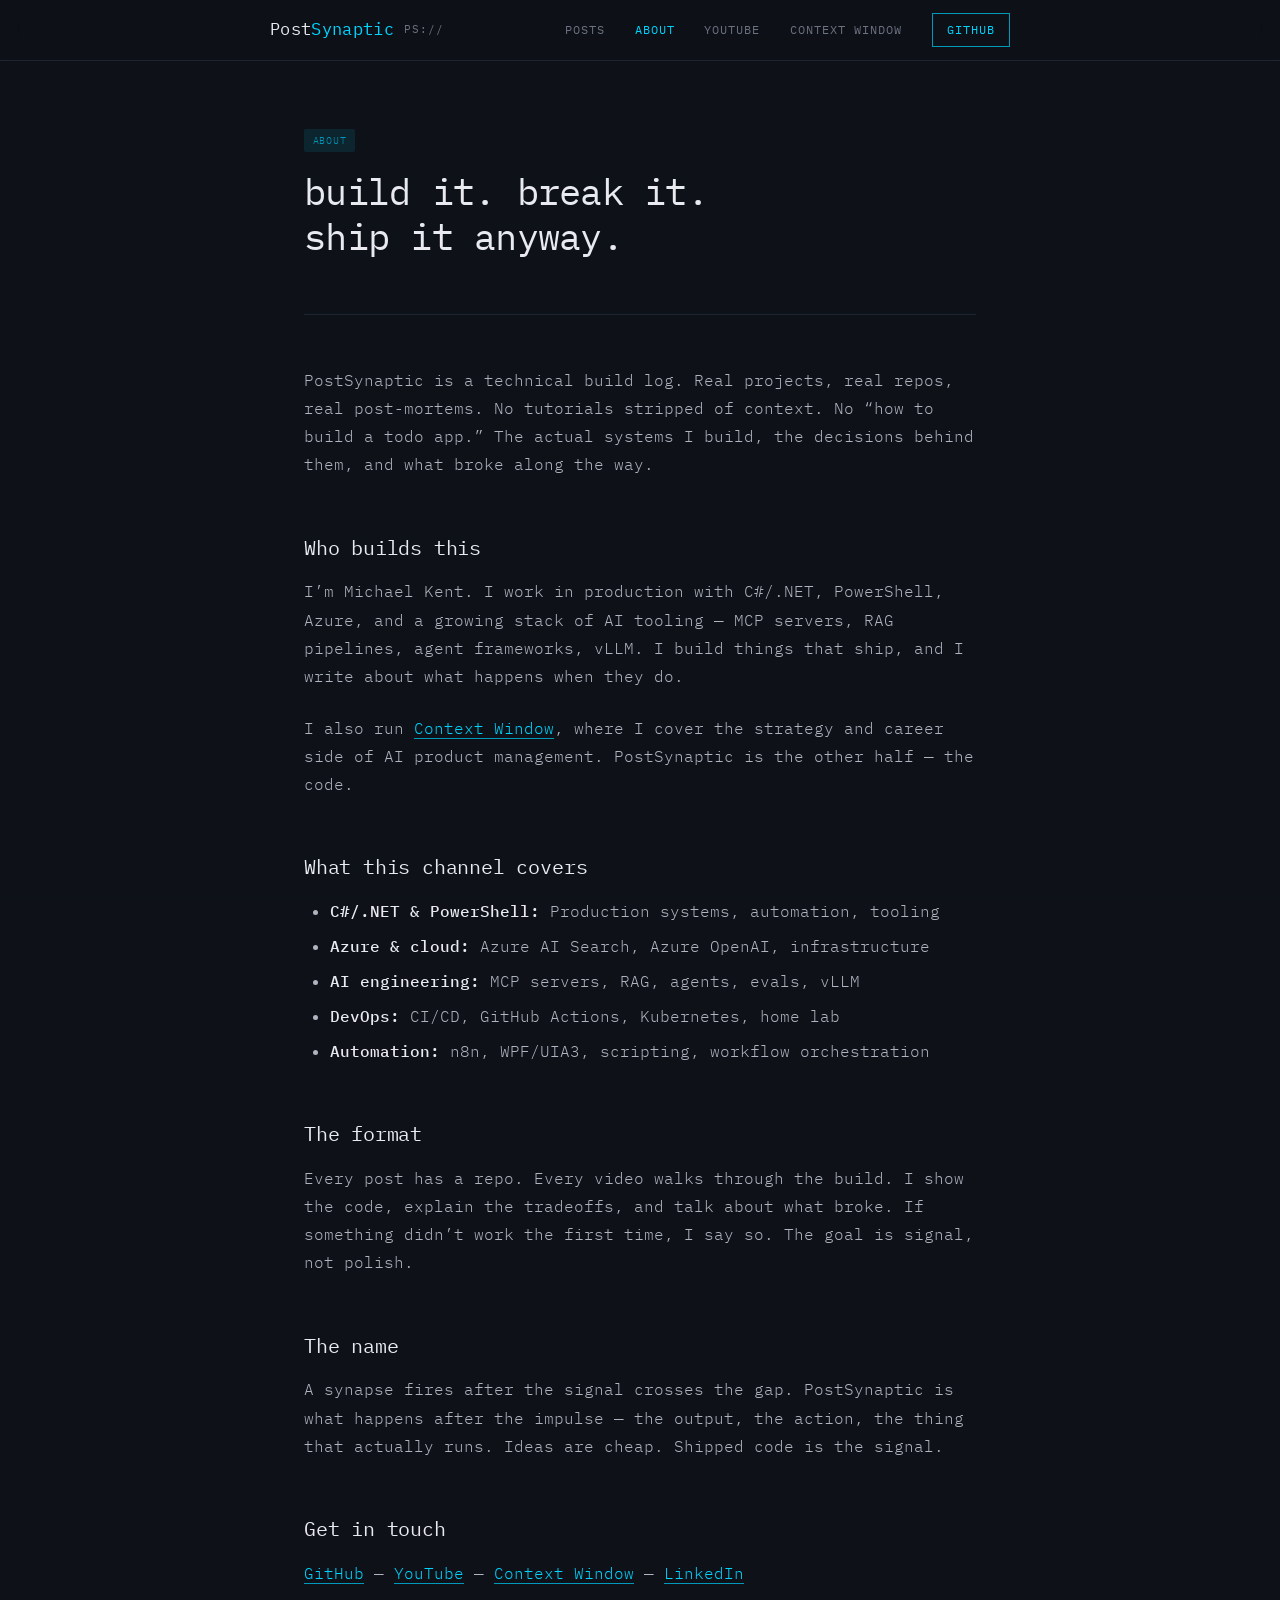
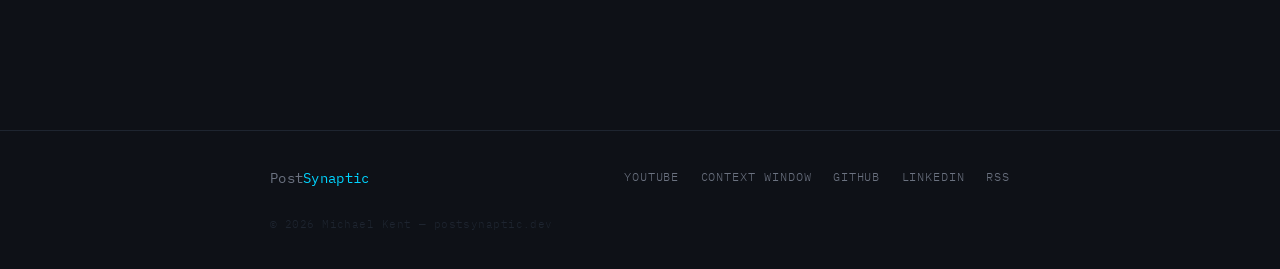
==== about.html @ 6ed9b456 "init: PostSynaptic site — postsynaptic.dev" ====
<!DOCTYPE html>
<html lang="en">
<head>
  <meta charset="UTF-8">
  <meta name="viewport" content="width=device-width, initial-scale=1.0">
  <title>About — PostSynaptic</title>
  <meta name="description" content="PostSynaptic is a technical build log by Michael Kent. Real projects, repos, and post-mortems.">
  <meta name="author" content="Michael Kent">
  <link rel="canonical" href="https://postsynaptic.dev/about.html">
  <link rel="alternate" type="application/rss+xml" title="PostSynaptic" href="/feed.xml">
  <link rel="stylesheet" href="css/style.css">
</head>
<body>

  <header class="site-header">
    <div class="site-header-inner">
      <a href="/" class="site-logo">
        Post<span class="accent">Synaptic</span>
        <span class="shortcode">PS://</span>
      </a>
      <nav class="site-nav">
        <a href="/">Posts</a>
        <a href="/about.html" class="active">About</a>
        <a href="https://youtube.com/@postsynaptic" target="_blank" rel="noopener">YouTube</a>
        <a href="https://contextwindow.dev" target="_blank" rel="noopener">Context Window</a>
        <a href="https://github.com/stereomck" target="_blank" rel="noopener" class="nav-cta">GitHub</a>
      </nav>
    </div>
  </header>

  <main class="page-wrapper">

    <header class="post-header">
      <div class="post-item-tags">
        <span class="post-tag">about</span>
      </div>
      <h1 class="post-title">build it. break it.<br>ship it anyway.</h1>
    </header>

    <div class="post-body">

      <p>PostSynaptic is a technical build log. Real projects, real repos, real post-mortems. No tutorials stripped of context. No &ldquo;how to build a todo app.&rdquo; The actual systems I build, the decisions behind them, and what broke along the way.</p>

      <h2>Who builds this</h2>

      <p>I&rsquo;m Michael Kent. I work in production with C#/.NET, PowerShell, Azure, and a growing stack of AI tooling &mdash; MCP servers, RAG pipelines, agent frameworks, vLLM. I build things that ship, and I write about what happens when they do.</p>

      <p>I also run <a href="https://contextwindow.dev" target="_blank" rel="noopener">Context Window</a>, where I cover the strategy and career side of AI product management. PostSynaptic is the other half &mdash; the code.</p>

      <h2>What this channel covers</h2>

      <ul>
        <li><strong>C#/.NET &amp; PowerShell:</strong> Production systems, automation, tooling</li>
        <li><strong>Azure &amp; cloud:</strong> Azure AI Search, Azure OpenAI, infrastructure</li>
        <li><strong>AI engineering:</strong> MCP servers, RAG, agents, evals, vLLM</li>
        <li><strong>DevOps:</strong> CI/CD, GitHub Actions, Kubernetes, home lab</li>
        <li><strong>Automation:</strong> n8n, WPF/UIA3, scripting, workflow orchestration</li>
      </ul>

      <h2>The format</h2>

      <p>Every post has a repo. Every video walks through the build. I show the code, explain the tradeoffs, and talk about what broke. If something didn&rsquo;t work the first time, I say so. The goal is signal, not polish.</p>

      <h2>The name</h2>

      <p>A synapse fires after the signal crosses the gap. PostSynaptic is what happens after the impulse &mdash; the output, the action, the thing that actually runs. Ideas are cheap. Shipped code is the signal.</p>

      <h2>Get in touch</h2>

      <p>
        <a href="https://github.com/stereomck" target="_blank" rel="noopener">GitHub</a> &mdash;
        <a href="https://youtube.com/@postsynaptic" target="_blank" rel="noopener">YouTube</a> &mdash;
        <a href="https://contextwindow.dev" target="_blank" rel="noopener">Context Window</a> &mdash;
        <a href="https://linkedin.com/in/michael-kent" target="_blank" rel="noopener">LinkedIn</a>
      </p>

    </div>

  </main>

  <footer class="site-footer">
    <div class="site-footer-inner">
      <a href="/" class="footer-logo">Post<span>Synaptic</span></a>
      <div class="footer-links">
        <a href="https://youtube.com/@postsynaptic" target="_blank" rel="noopener">YouTube</a>
        <a href="https://contextwindow.dev" target="_blank" rel="noopener">Context Window</a>
        <a href="https://github.com/stereomck" target="_blank" rel="noopener">GitHub</a>
        <a href="https://linkedin.com/in/michael-kent" target="_blank" rel="noopener">LinkedIn</a>
        <a href="/feed.xml">RSS</a>
      </div>
      <div class="footer-copy">&copy; 2026 Michael Kent &mdash; postsynaptic.dev</div>
    </div>
  </footer>

</body>
</html>
---- css/style.css ----
/* ============================================================
   PostSynaptic — Brand CSS
   PS:// — postsynaptic.dev
   Author: Michael Kent
   ============================================================ */

@import url('https://fonts.googleapis.com/css2?family=IBM+Plex+Mono:ital,wght@0,300;0,400;0,500;0,600;1,300;1,400&display=swap');

/* ── Variables ─────────────────────────────────────────────── */
:root {
  --substrate:       #0E1117;
  --substrate-soft:  #131820;
  --substrate-border:#1E2530;
  --signal:          #00D4FF;
  --signal-dim:      #0099BB;
  --signal-glow:     rgba(0,212,255,0.10);
  --output:          #E8EAF0;
  --output-dim:      #B0B4C0;
  --noise:           #6B7280;
  --latent:          #C0E8F0;

  --font-mono:       'IBM Plex Mono', 'Courier New', monospace;

  --max-width:       740px;
  --col-gap:         2rem;
  --reading-gap:     1.75rem;
}

/* ── Reset ──────────────────────────────────────────────────── */
*, *::before, *::after { box-sizing: border-box; margin: 0; padding: 0; }
html { font-size: 17px; scroll-behavior: smooth; }

body {
  background: var(--substrate);
  color: var(--output);
  font-family: var(--font-mono);
  font-weight: 300;
  line-height: 1.75;
  min-height: 100vh;
  -webkit-font-smoothing: antialiased;
}

/* ── Scanline overlay ──────────────────────────────────────── */
body::before {
  content: '';
  position: fixed;
  inset: 0;
  background-image: repeating-linear-gradient(
    0deg,
    transparent,
    transparent 2px,
    rgba(0,212,255,0.015) 2px,
    rgba(0,212,255,0.015) 4px
  );
  pointer-events: none;
  z-index: 0;
  opacity: 0.5;
}

/* ── Site header ────────────────────────────────────────────── */
.site-header {
  position: sticky;
  top: 0;
  z-index: 100;
  background: rgba(14,17,23,0.92);
  backdrop-filter: blur(12px);
  -webkit-backdrop-filter: blur(12px);
  border-bottom: 1px solid var(--substrate-border);
  padding: 0 2rem;
}

.site-header-inner {
  max-width: var(--max-width);
  margin: 0 auto;
  display: flex;
  align-items: center;
  justify-content: space-between;
  height: 60px;
  gap: 2rem;
}

.site-logo {
  font-family: var(--font-mono);
  font-weight: 400;
  font-size: 1rem;
  color: var(--output);
  text-decoration: none;
  letter-spacing: 0.02em;
  display: flex;
  align-items: baseline;
  gap: 0;
}

.site-logo .accent { color: var(--signal); }

.site-logo .shortcode {
  font-family: var(--font-mono);
  font-size: 0.65rem;
  color: var(--noise);
  letter-spacing: 0.08em;
  margin-left: 0.6rem;
  align-self: center;
}

.site-nav {
  display: flex;
  align-items: center;
  gap: 1.75rem;
}

.site-nav a {
  font-size: 0.72rem;
  font-weight: 400;
  color: var(--noise);
  text-decoration: none;
  letter-spacing: 0.08em;
  text-transform: uppercase;
  transition: color 0.15s;
}

.site-nav a:hover { color: var(--output); }
.site-nav a.active { color: var(--signal); }

.nav-cta {
  font-family: var(--font-mono);
  font-size: 0.68rem !important;
  color: var(--signal) !important;
  border: 1px solid var(--signal-dim);
  padding: 0.35rem 0.85rem;
  letter-spacing: 0.08em !important;
  text-transform: uppercase !important;
  transition: background 0.15s, color 0.15s !important;
}

.nav-cta:hover {
  background: var(--signal-glow) !important;
  color: var(--signal) !important;
}

/* ── Page layout ────────────────────────────────────────────── */
.page-wrapper {
  position: relative;
  z-index: 1;
  max-width: var(--max-width);
  margin: 0 auto;
  padding: 0 2rem 5rem;
}

/* ── Hero ───────────────────────────────────────────────────── */
.hero {
  padding: 5rem 0 4rem;
  border-bottom: 1px solid var(--substrate-border);
  margin-bottom: 3.5rem;
}

.hero-kicker {
  font-family: var(--font-mono);
  font-size: 0.72rem;
  letter-spacing: 0.14em;
  text-transform: uppercase;
  color: var(--signal);
  margin-bottom: 1.25rem;
  display: flex;
  align-items: center;
  gap: 0.6rem;
}

.hero-kicker::before {
  content: '';
  display: inline-block;
  width: 20px;
  height: 1px;
  background: var(--signal);
}

.hero-title {
  font-family: var(--font-mono);
  font-weight: 400;
  font-size: clamp(1.8rem, 4.5vw, 2.6rem);
  line-height: 1.2;
  letter-spacing: -0.02em;
  color: var(--output);
  margin-bottom: 1.25rem;
}

.hero-title em {
  font-style: normal;
  color: var(--signal);
}

.hero-sub {
  font-size: 0.9rem;
  color: var(--noise);
  max-width: 520px;
  line-height: 1.65;
  margin-bottom: 2rem;
}

.hero-meta {
  display: flex;
  align-items: center;
  gap: 1.5rem;
  flex-wrap: wrap;
}

.hero-meta-item {
  font-family: var(--font-mono);
  font-size: 0.68rem;
  color: var(--noise);
  letter-spacing: 0.06em;
  display: flex;
  align-items: center;
  gap: 0.4rem;
}

.hero-meta-item .dot {
  width: 5px;
  height: 5px;
  background: var(--signal);
  border-radius: 50%;
  display: inline-block;
}

/* ── Post list ──────────────────────────────────────────────── */
.post-list-header {
  display: flex;
  align-items: baseline;
  justify-content: space-between;
  margin-bottom: 1.5rem;
}

.post-list-title {
  font-family: var(--font-mono);
  font-size: 0.72rem;
  letter-spacing: 0.14em;
  text-transform: uppercase;
  color: var(--noise);
}

.post-list-count {
  font-family: var(--font-mono);
  font-size: 0.65rem;
  color: var(--substrate-border);
  letter-spacing: 0.06em;
}

.post-list {
  display: flex;
  flex-direction: column;
  gap: 0;
}

.post-item {
  display: grid;
  grid-template-columns: 90px 1fr;
  gap: 1.5rem;
  padding: 1.5rem 0;
  border-bottom: 1px solid var(--substrate-border);
  text-decoration: none;
  color: inherit;
  transition: background 0.15s;
  align-items: start;
}

.post-item:first-child { border-top: 1px solid var(--substrate-border); }
.post-item:hover .post-item-title { color: var(--signal); }

.post-item-date {
  font-family: var(--font-mono);
  font-size: 0.68rem;
  color: var(--noise);
  letter-spacing: 0.04em;
  padding-top: 0.25rem;
  line-height: 1.4;
}

.post-item-date .year {
  display: block;
  color: var(--substrate-border);
  font-size: 0.6rem;
  margin-top: 2px;
}

.post-item-body {}

.post-item-tags {
  display: flex;
  gap: 0.4rem;
  margin-bottom: 0.4rem;
  flex-wrap: wrap;
}

.post-tag {
  font-family: var(--font-mono);
  font-size: 0.6rem;
  letter-spacing: 0.08em;
  text-transform: uppercase;
  color: var(--signal-dim);
  background: var(--signal-glow);
  padding: 0.15rem 0.5rem;
  border-radius: 2px;
}

.post-item-title {
  font-family: var(--font-mono);
  font-weight: 400;
  font-size: 1rem;
  line-height: 1.3;
  color: var(--output);
  letter-spacing: 0;
  margin-bottom: 0.35rem;
  transition: color 0.15s;
}

.post-item-excerpt {
  font-size: 0.82rem;
  color: var(--noise);
  line-height: 1.6;
}

/* ── Newsletter strip ───────────────────────────────────────── */
.newsletter-strip {
  margin: 4rem 0 0;
  padding: 2.5rem;
  border: 1px solid var(--substrate-border);
  background: var(--substrate-soft);
  position: relative;
  overflow: hidden;
}

.newsletter-strip::before {
  content: '';
  position: absolute;
  top: 0; left: 0; right: 0;
  height: 2px;
  background: var(--signal);
}

.newsletter-kicker {
  font-family: var(--font-mono);
  font-size: 0.68rem;
  letter-spacing: 0.14em;
  text-transform: uppercase;
  color: var(--signal);
  margin-bottom: 0.75rem;
}

.newsletter-title {
  font-family: var(--font-mono);
  font-weight: 400;
  font-size: 1.2rem;
  letter-spacing: -0.01em;
  color: var(--output);
  margin-bottom: 0.5rem;
}

.newsletter-sub {
  font-size: 0.82rem;
  color: var(--noise);
  margin-bottom: 1.25rem;
  max-width: 420px;
}

.newsletter-form {
  display: flex;
  gap: 0.75rem;
  flex-wrap: wrap;
}

.newsletter-form input {
  flex: 1;
  min-width: 220px;
  background: var(--substrate);
  border: 1px solid var(--substrate-border);
  color: var(--output);
  padding: 0.65rem 1rem;
  font-family: var(--font-mono);
  font-size: 0.8rem;
  outline: none;
  transition: border-color 0.15s;
}

.newsletter-form input::placeholder { color: var(--noise); opacity: 0.5; }
.newsletter-form input:focus { border-color: var(--signal-dim); }

.newsletter-form button {
  background: var(--signal);
  color: var(--substrate);
  border: none;
  padding: 0.65rem 1.25rem;
  font-family: var(--font-mono);
  font-size: 0.72rem;
  font-weight: 500;
  letter-spacing: 0.08em;
  text-transform: uppercase;
  cursor: pointer;
  transition: background 0.15s;
}

.newsletter-form button:hover { background: #33dfff; }

/* ── Site footer ────────────────────────────────────────────── */
.site-footer {
  position: relative;
  z-index: 1;
  border-top: 1px solid var(--substrate-border);
  padding: 2rem;
  margin-top: 2rem;
}

.site-footer-inner {
  max-width: var(--max-width);
  margin: 0 auto;
  display: flex;
  align-items: center;
  justify-content: space-between;
  flex-wrap: wrap;
  gap: 1rem;
}

.footer-logo {
  font-family: var(--font-mono);
  font-weight: 400;
  font-size: 0.85rem;
  color: var(--noise);
  text-decoration: none;
  letter-spacing: 0.02em;
}

.footer-logo span { color: var(--signal); }

.footer-links {
  display: flex;
  gap: 1.25rem;
}

.footer-links a {
  font-family: var(--font-mono);
  font-size: 0.68rem;
  letter-spacing: 0.08em;
  text-transform: uppercase;
  color: var(--noise);
  text-decoration: none;
  transition: color 0.15s;
}

.footer-links a:hover { color: var(--signal); }

.footer-copy {
  font-family: var(--font-mono);
  font-size: 0.65rem;
  color: var(--substrate-border);
  letter-spacing: 0.04em;
  width: 100%;
  margin-top: 0.5rem;
}

/* ── Post page ──────────────────────────────────────────────── */
.post-header {
  padding: 4rem 0 2.5rem;
  border-bottom: 1px solid var(--substrate-border);
  margin-bottom: 3rem;
}

.post-header .post-tag { margin-right: 0.25rem; }

.post-title {
  font-family: var(--font-mono);
  font-weight: 400;
  font-size: clamp(1.5rem, 3.5vw, 2.2rem);
  line-height: 1.2;
  letter-spacing: -0.02em;
  color: var(--output);
  margin: 1rem 0 0.75rem;
}

.post-meta {
  display: flex;
  align-items: center;
  gap: 1.5rem;
  flex-wrap: wrap;
  margin-top: 1.25rem;
}

.post-meta-item {
  font-family: var(--font-mono);
  font-size: 0.7rem;
  color: var(--noise);
  letter-spacing: 0.06em;
}

.post-meta-sep {
  width: 3px;
  height: 3px;
  background: var(--substrate-border);
  border-radius: 50%;
  display: inline-block;
}

/* ── Post body ──────────────────────────────────────────────── */
.post-body {
  font-size: 0.92rem;
  line-height: 1.8;
  color: var(--output-dim);
}

.post-body h2 {
  font-family: var(--font-mono);
  font-weight: 400;
  font-size: 1.15rem;
  letter-spacing: -0.01em;
  color: var(--output);
  margin: 2.5rem 0 0.75rem;
  padding-top: 0.5rem;
}

.post-body h3 {
  font-family: var(--font-mono);
  font-size: 0.78rem;
  letter-spacing: 0.1em;
  text-transform: uppercase;
  color: var(--signal);
  margin: 2rem 0 0.6rem;
}

.post-body p { margin-bottom: 1.4rem; }

.post-body strong {
  font-weight: 500;
  color: var(--output);
}

.post-body em { font-style: italic; color: var(--output); }

.post-body a {
  color: var(--signal);
  text-decoration: none;
  border-bottom: 1px solid var(--signal-dim);
  transition: border-color 0.15s;
}

.post-body a:hover { border-color: var(--signal); }

.post-body code {
  font-family: var(--font-mono);
  font-size: 0.85em;
  color: var(--signal);
  background: var(--signal-glow);
  padding: 0.1em 0.4em;
  border-radius: 2px;
}

.post-body pre {
  background: var(--substrate-soft);
  border: 1px solid var(--substrate-border);
  padding: 1.25rem 1.5rem;
  margin: 1.5rem 0;
  overflow-x: auto;
  font-family: var(--font-mono);
  font-size: 0.82rem;
  line-height: 1.7;
  color: var(--output-dim);
}

.post-body pre code {
  background: none;
  padding: 0;
  color: inherit;
}

.post-body blockquote {
  border-left: 2px solid var(--signal);
  padding: 0.5rem 0 0.5rem 1.5rem;
  margin: 1.5rem 0;
  color: var(--noise);
  font-style: italic;
}

.post-body ul, .post-body ol {
  padding-left: 1.5rem;
  margin-bottom: 1.4rem;
}

.post-body li { margin-bottom: 0.4rem; }

.post-body hr {
  border: none;
  border-top: 1px solid var(--substrate-border);
  margin: 2.5rem 0;
}

/* ── Post footer ────────────────────────────────────────────── */
.post-footer {
  margin-top: 4rem;
  padding-top: 2rem;
  border-top: 1px solid var(--substrate-border);
  display: flex;
  align-items: center;
  justify-content: space-between;
  flex-wrap: wrap;
  gap: 1rem;
}

.post-back {
  font-family: var(--font-mono);
  font-size: 0.72rem;
  letter-spacing: 0.08em;
  text-transform: uppercase;
  color: var(--noise);
  text-decoration: none;
  transition: color 0.15s;
}

.post-back:hover { color: var(--signal); }

.post-channel-links {
  display: flex;
  gap: 1rem;
}

.post-channel-links a {
  font-family: var(--font-mono);
  font-size: 0.68rem;
  letter-spacing: 0.08em;
  text-transform: uppercase;
  color: var(--noise);
  text-decoration: none;
  transition: color 0.15s;
}

.post-channel-links a:hover { color: var(--signal); }

/* ── Utilities ──────────────────────────────────────────────── */
.sr-only {
  position: absolute;
  width: 1px;
  height: 1px;
  overflow: hidden;
  clip: rect(0,0,0,0);
  white-space: nowrap;
}

/* ── Animations ─────────────────────────────────────────────── */
@keyframes fade-up {
  from { opacity: 0; transform: translateY(16px); }
  to   { opacity: 1; transform: translateY(0); }
}

.hero             { animation: fade-up 0.5s ease both; }
.post-list        { animation: fade-up 0.5s 0.1s ease both; }
.newsletter-strip { animation: fade-up 0.5s 0.2s ease both; }

/* ── Responsive ─────────────────────────────────────────────── */
@media (max-width: 600px) {
  .site-nav { display: none; }
  .post-item { grid-template-columns: 1fr; gap: 0.25rem; }
  .post-item-date { font-size: 0.65rem; }
  .newsletter-form { flex-direction: column; }
  .newsletter-form input, .newsletter-form button { width: 100%; }
  .site-footer-inner { flex-direction: column; align-items: flex-start; }
}
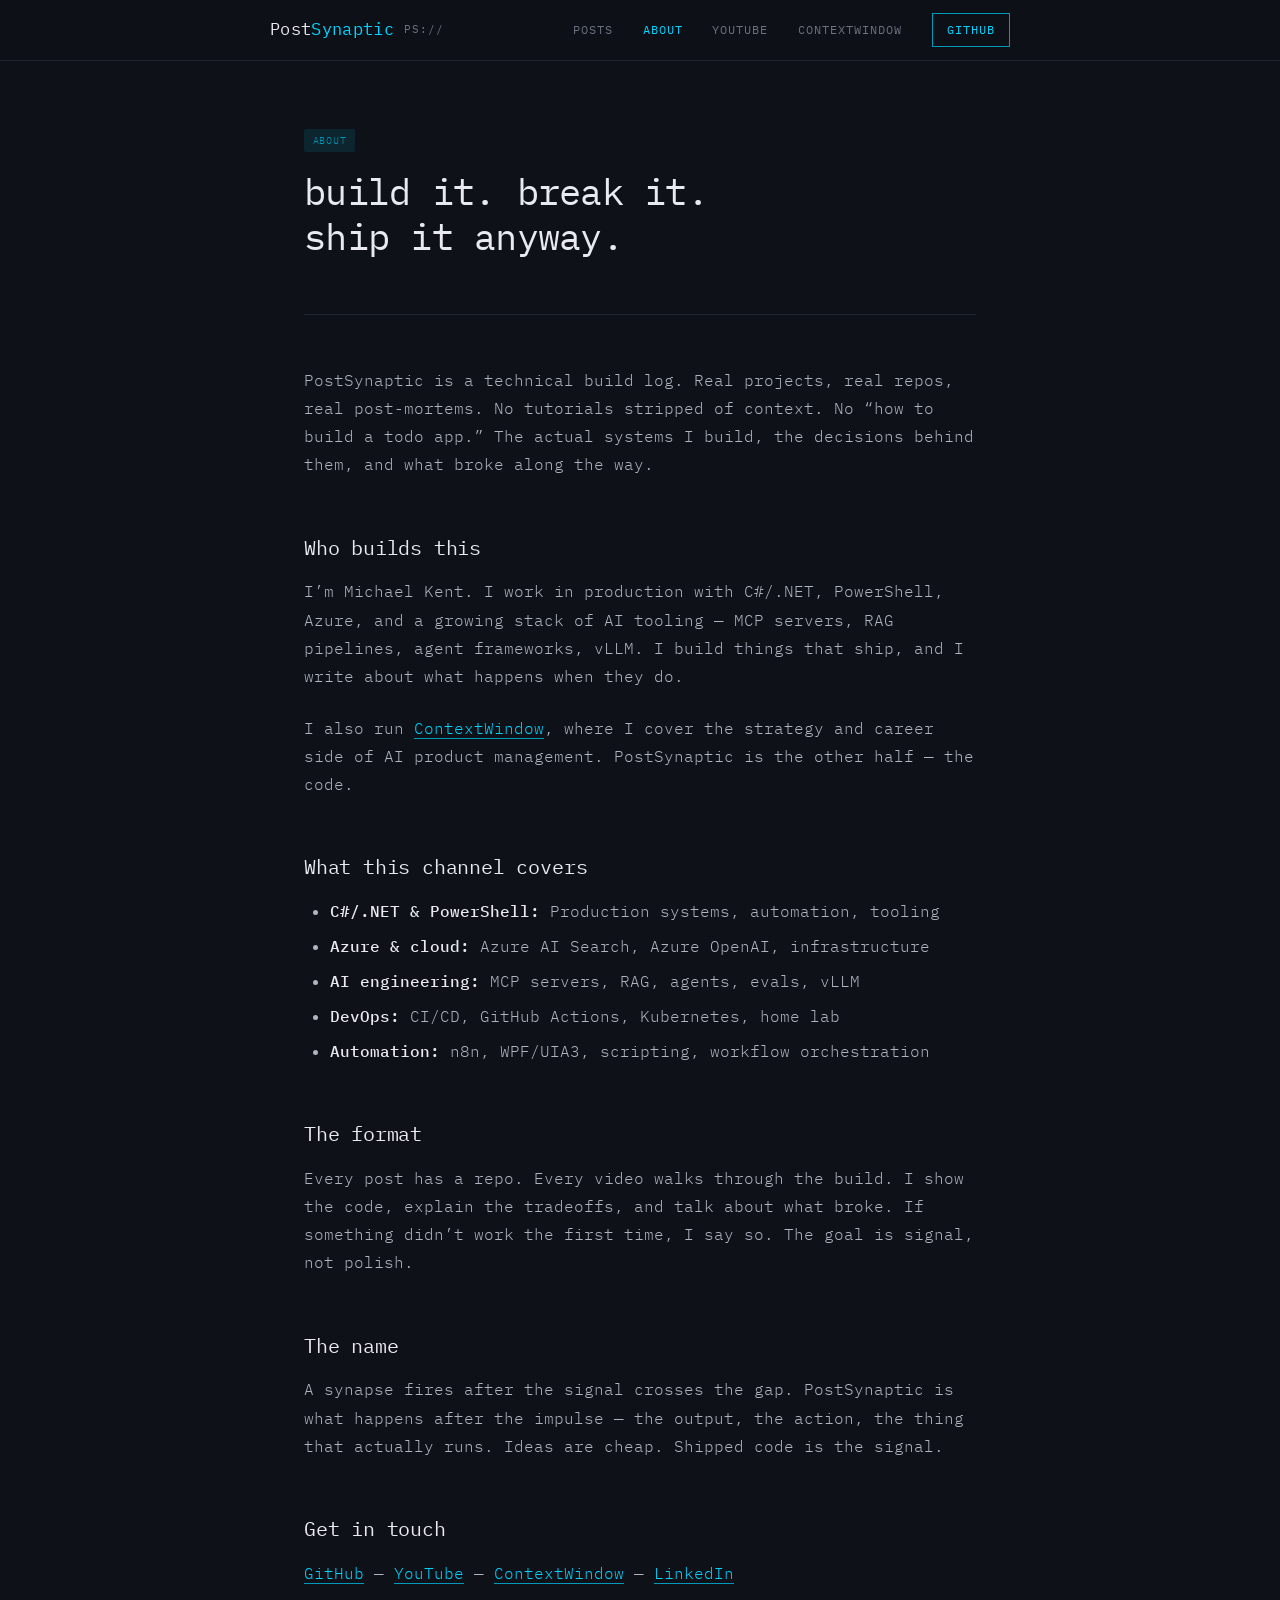
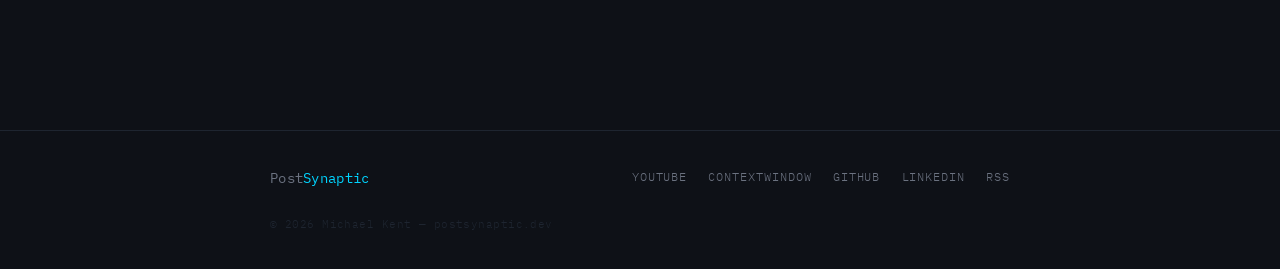
==== commit b701c76f: "Update cross-links to ContextWindow, fix follow CTA" ====
--- a/about.html
+++ b/about.html
@@ -6,6 +6,9 @@
   <title>About — PostSynaptic</title>
   <meta name="description" content="PostSynaptic is a technical build log by Michael Kent. Real projects, repos, and post-mortems.">
   <meta name="author" content="Michael Kent">
+  <link rel="icon" type="image/x-icon" href="/favicon.ico">
+  <link rel="icon" type="image/png" sizes="32x32" href="/favicon-32.png">
+  <link rel="apple-touch-icon" sizes="180x180" href="/apple-touch-icon.png">
   <link rel="canonical" href="https://postsynaptic.dev/about.html">
   <link rel="alternate" type="application/rss+xml" title="PostSynaptic" href="/feed.xml">
   <link rel="stylesheet" href="css/style.css">
@@ -22,7 +25,7 @@
         <a href="/">Posts</a>
         <a href="/about.html" class="active">About</a>
         <a href="https://youtube.com/@postsynaptic" target="_blank" rel="noopener">YouTube</a>
-        <a href="https://contextwindow.dev" target="_blank" rel="noopener">Context Window</a>
+        <a href="https://contextwindow.to" target="_blank" rel="noopener">ContextWindow</a>
         <a href="https://github.com/stereomck" target="_blank" rel="noopener" class="nav-cta">GitHub</a>
       </nav>
     </div>
@@ -45,7 +48,7 @@
 
       <p>I&rsquo;m Michael Kent. I work in production with C#/.NET, PowerShell, Azure, and a growing stack of AI tooling &mdash; MCP servers, RAG pipelines, agent frameworks, vLLM. I build things that ship, and I write about what happens when they do.</p>
 
-      <p>I also run <a href="https://contextwindow.dev" target="_blank" rel="noopener">Context Window</a>, where I cover the strategy and career side of AI product management. PostSynaptic is the other half &mdash; the code.</p>
+      <p>I also run <a href="https://contextwindow.to" target="_blank" rel="noopener">ContextWindow</a>, where I cover the strategy and career side of AI product management. PostSynaptic is the other half &mdash; the code.</p>
 
       <h2>What this channel covers</h2>
 
@@ -70,7 +73,7 @@
       <p>
         <a href="https://github.com/stereomck" target="_blank" rel="noopener">GitHub</a> &mdash;
         <a href="https://youtube.com/@postsynaptic" target="_blank" rel="noopener">YouTube</a> &mdash;
-        <a href="https://contextwindow.dev" target="_blank" rel="noopener">Context Window</a> &mdash;
+        <a href="https://contextwindow.to" target="_blank" rel="noopener">ContextWindow</a> &mdash;
         <a href="https://linkedin.com/in/michael-kent" target="_blank" rel="noopener">LinkedIn</a>
       </p>
 
@@ -83,7 +86,7 @@
       <a href="/" class="footer-logo">Post<span>Synaptic</span></a>
       <div class="footer-links">
         <a href="https://youtube.com/@postsynaptic" target="_blank" rel="noopener">YouTube</a>
-        <a href="https://contextwindow.dev" target="_blank" rel="noopener">Context Window</a>
+        <a href="https://contextwindow.to" target="_blank" rel="noopener">ContextWindow</a>
         <a href="https://github.com/stereomck" target="_blank" rel="noopener">GitHub</a>
         <a href="https://linkedin.com/in/michael-kent" target="_blank" rel="noopener">LinkedIn</a>
         <a href="/feed.xml">RSS</a>
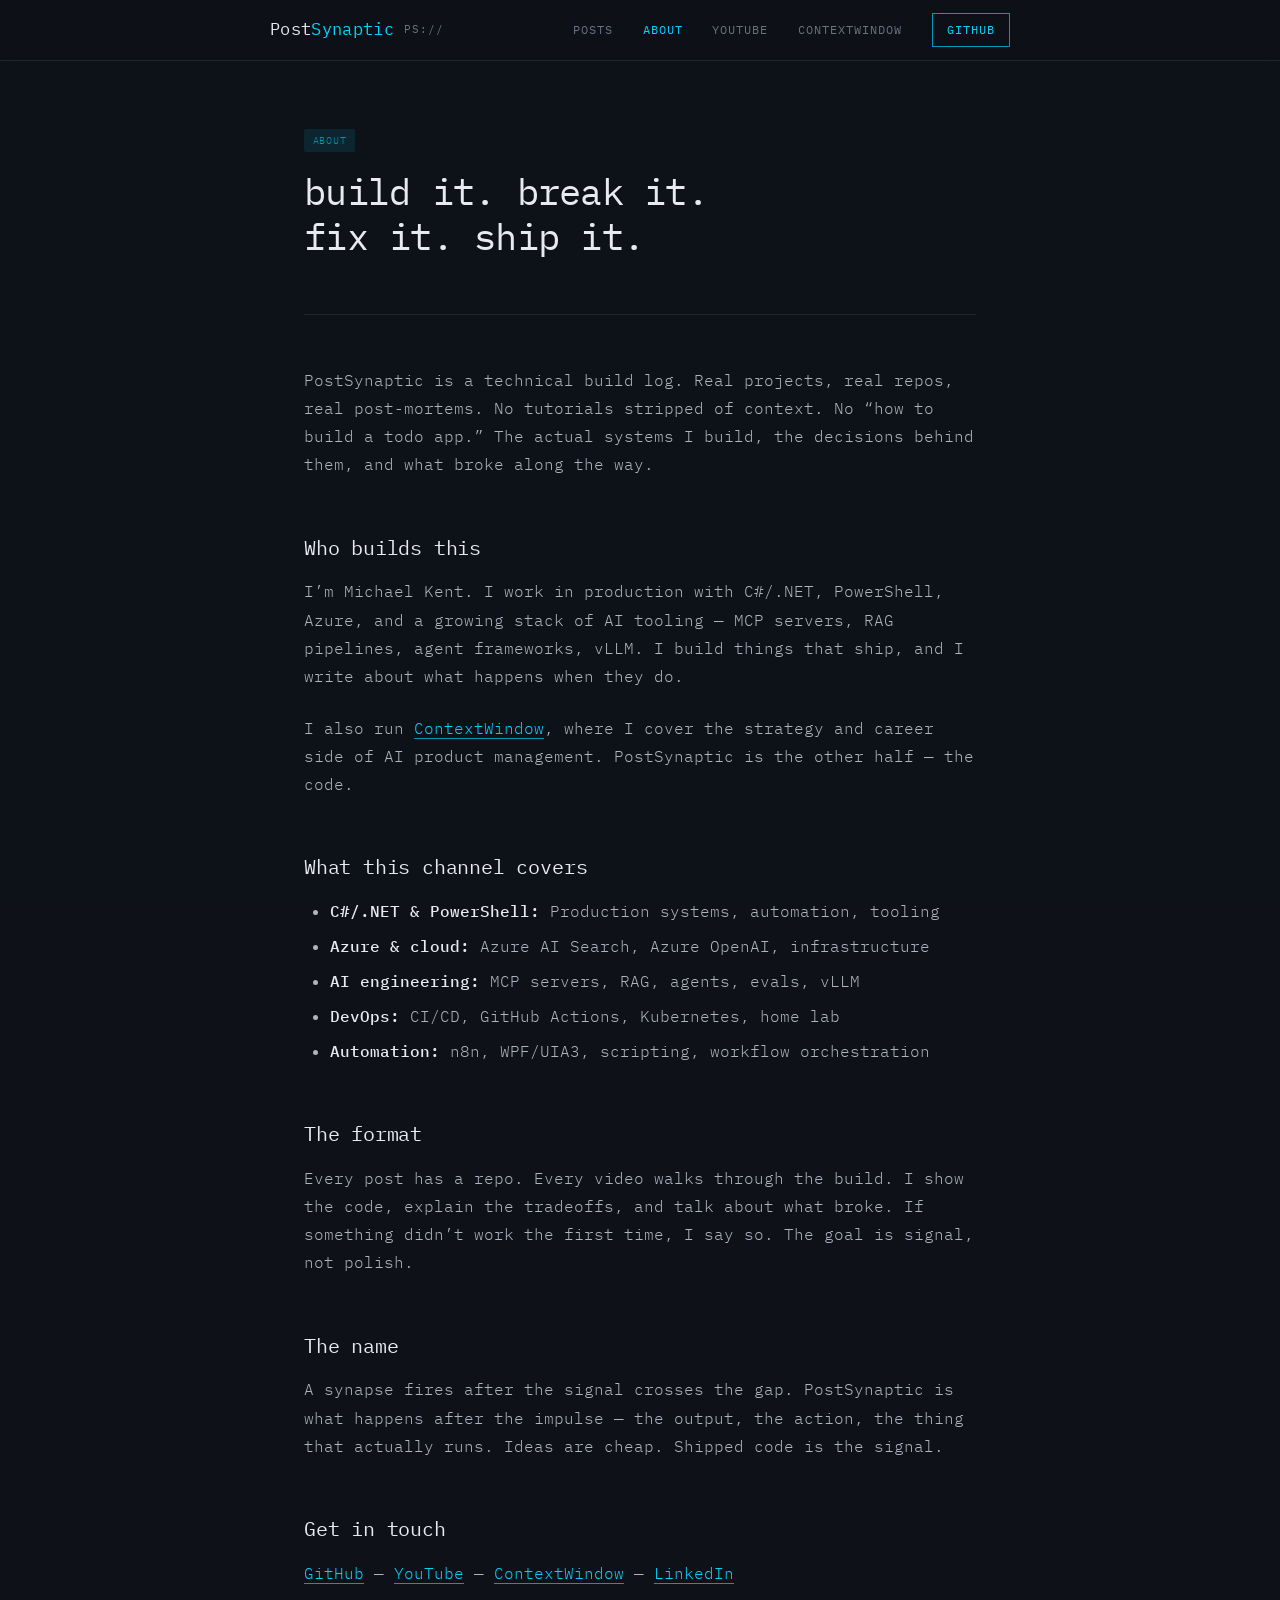
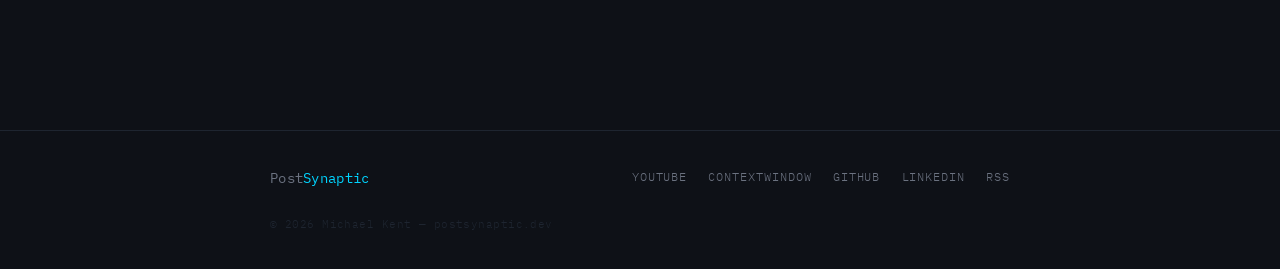
==== commit 60ef61c7: "Update tagline in about.html and feed.xml" ====
--- a/about.html
+++ b/about.html
@@ -37,7 +37,7 @@
       <div class="post-item-tags">
         <span class="post-tag">about</span>
       </div>
-      <h1 class="post-title">build it. break it.<br>ship it anyway.</h1>
+      <h1 class="post-title">build it. break it.<br>fix it. ship it.</h1>
     </header>
 
     <div class="post-body">
